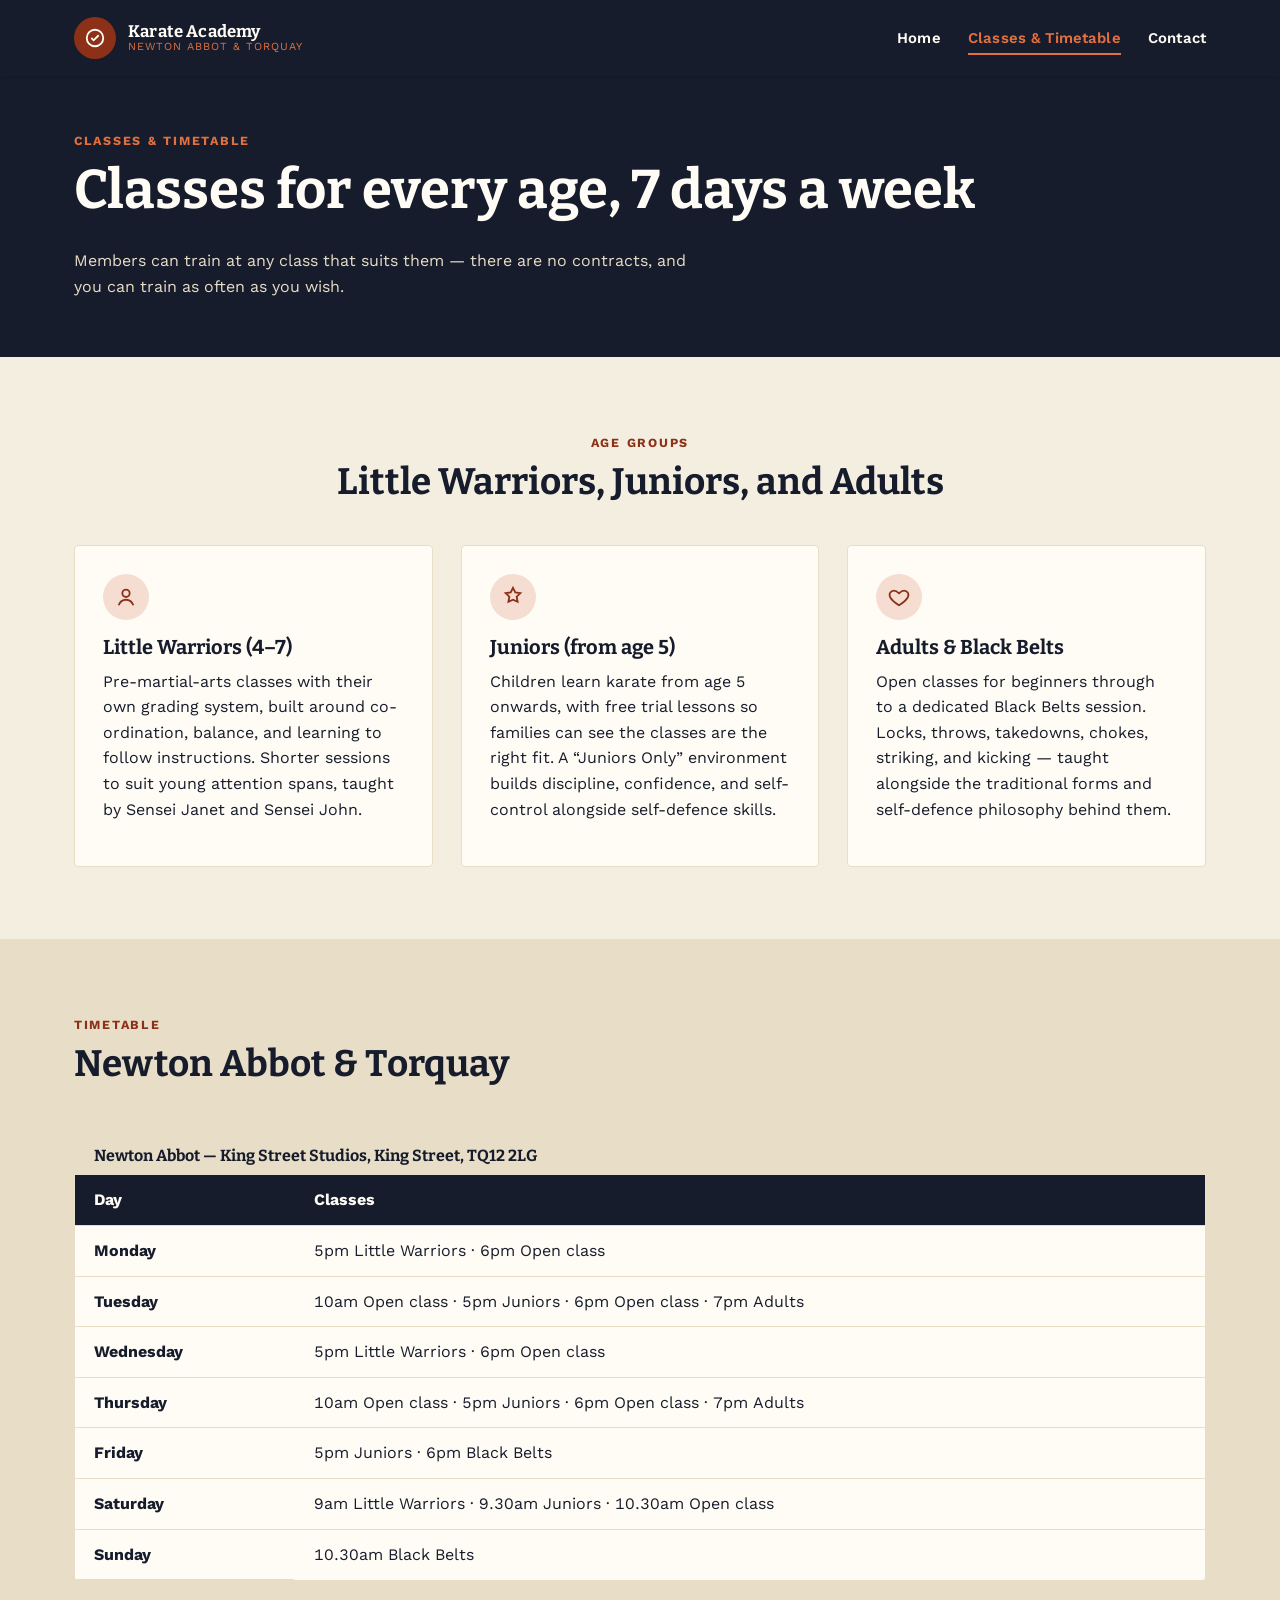
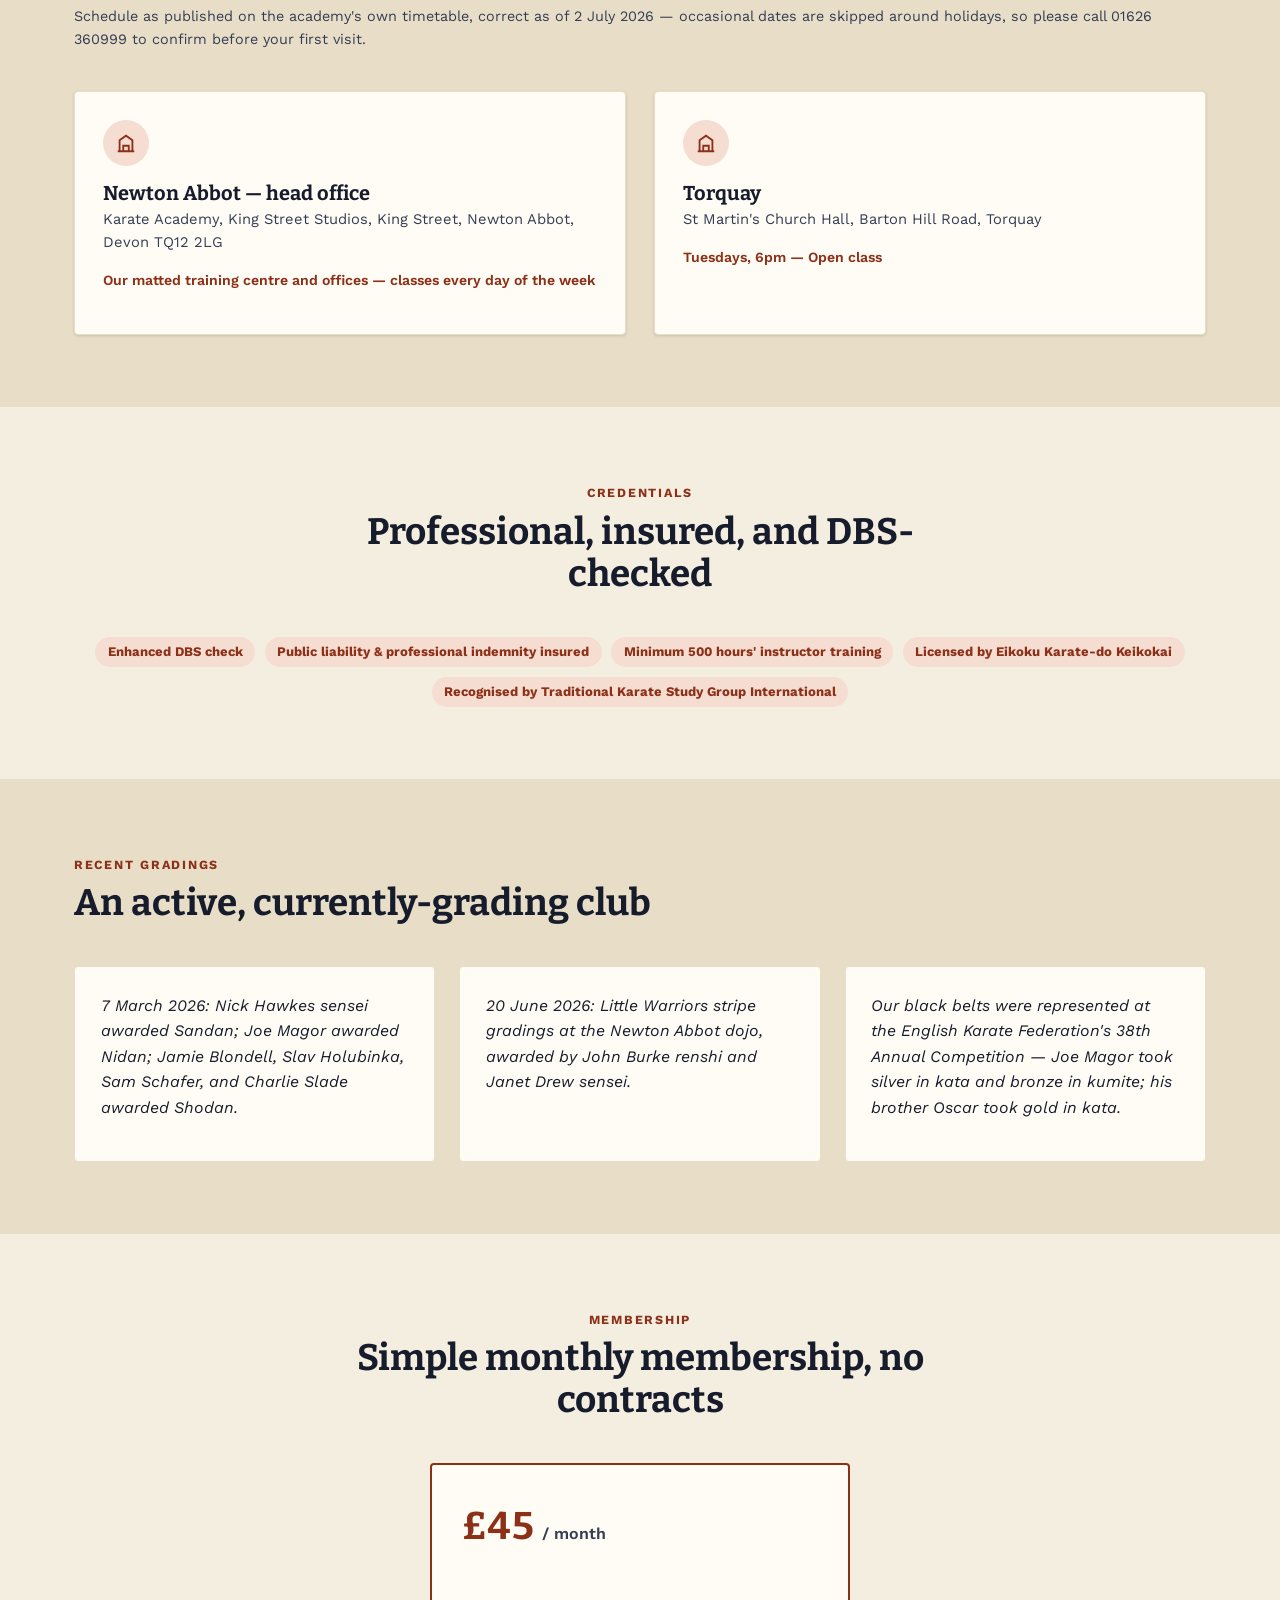
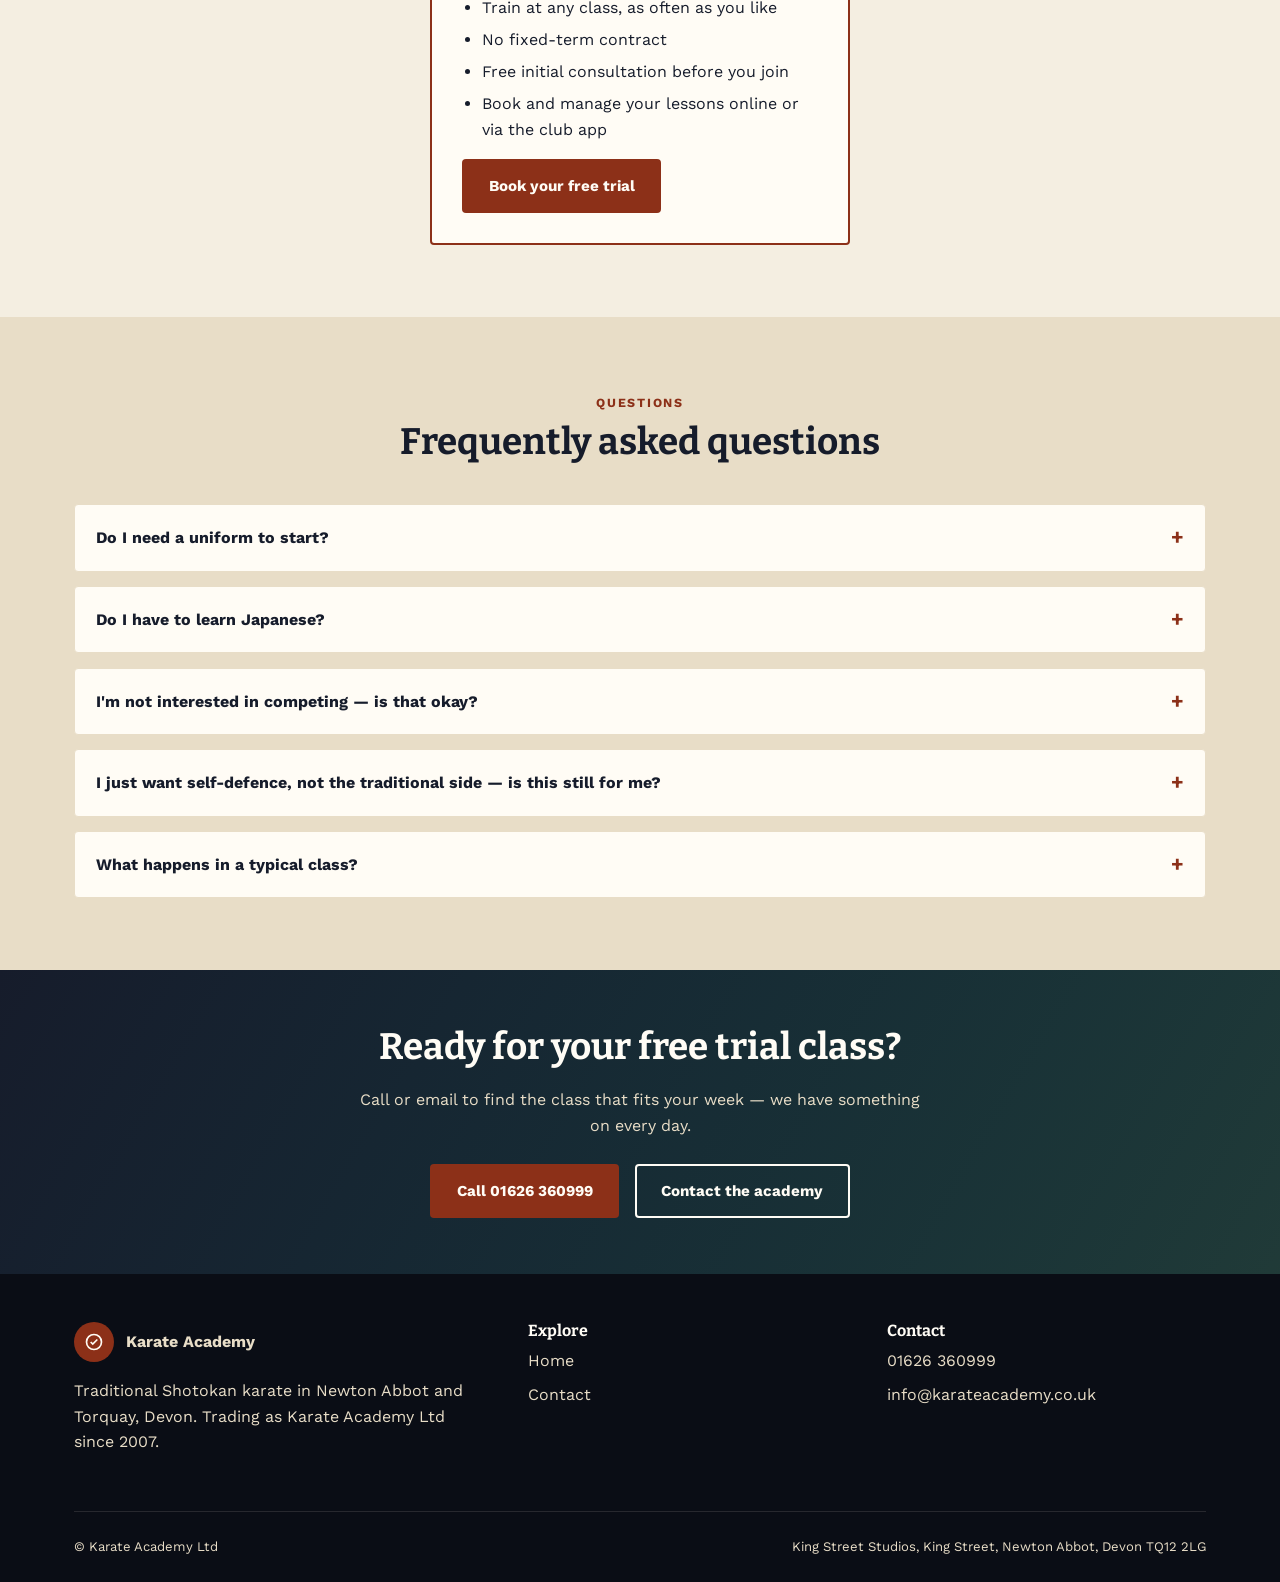
==== classes.html @ 49cc26ce "Build Karate Academy (Newton Abbot & Torquay) demo site Free custom redesign demo for the cold-outre" ====
<!doctype html>
<html lang="en">
<head>
<meta charset="utf-8">
<meta name="viewport" content="width=device-width, initial-scale=1">
<title>Classes &amp; Timetable | Karate Academy, Newton Abbot &amp; Torquay</title>
<meta name="description" content="Karate classes for Little Warriors, Juniors, and Adults, running 7 days a week in Newton Abbot plus Tuesdays in Torquay. Membership from £45/month, no contracts.">
<link rel="preconnect" href="https://fonts.googleapis.com">
<link rel="preconnect" href="https://fonts.gstatic.com" crossorigin>
<link href="https://fonts.googleapis.com/css2?family=Bitter:wght@600;700&family=Work+Sans:wght@400;500;600;700&display=swap" rel="stylesheet">
<link rel="stylesheet" href="assets/css/styles.css">
</head>
<body>

<header class="site-header">
  <div class="container">
    <a class="brand" href="index.html">
      <span class="mark" aria-hidden="true">
        <svg viewBox="0 0 24 24" fill="none" stroke="currentColor" stroke-width="2"><circle cx="12" cy="12" r="9"/><path d="M8 12l2.5 2.5L16 9"/></svg>
      </span>
      <span class="brand-text">
        <span class="line1">Karate Academy</span>
        <span class="line2">Newton Abbot &amp; Torquay</span>
      </span>
    </a>
    <button class="nav-toggle" aria-label="Toggle menu" aria-expanded="false">
      <svg viewBox="0 0 24 24" fill="none" stroke="currentColor" stroke-width="2"><line x1="3" y1="6" x2="21" y2="6"/><line x1="3" y1="12" x2="21" y2="12"/><line x1="3" y1="18" x2="21" y2="18"/></svg>
    </button>
    <nav class="main-nav" aria-label="Primary">
      <ul>
        <li><a href="index.html">Home</a></li>
        <li><a href="classes.html" aria-current="page">Classes &amp; Timetable</a></li>
        <li><a href="contact.html">Contact</a></li>
      </ul>
    </nav>
  </div>
</header>

<main>

  <section class="page-hero">
    <div class="container">
      <span class="eyebrow">Classes &amp; Timetable</span>
      <h1>Classes for every age, 7 days a week</h1>
      <p>Members can train at any class that suits them &mdash; there are no contracts, and you can train as often as you wish.</p>
    </div>
  </section>

  <section class="section">
    <div class="container">
      <div class="section-head center" data-reveal>
        <span class="eyebrow">Age groups</span>
        <h2>Little Warriors, Juniors, and Adults</h2>
      </div>
      <div class="value-grid">
        <div class="value-card" data-reveal>
          <div class="icon" aria-hidden="true">
            <svg width="22" height="22" viewBox="0 0 24 24" fill="none" stroke="currentColor" stroke-width="2"><circle cx="12" cy="8" r="4"/><path d="M4 21c1.5-4 4.5-6 8-6s6.5 2 8 6"/></svg>
          </div>
          <h3>Little Warriors (4&ndash;7)</h3>
          <p>Pre-martial-arts classes with their own grading system, built around co-ordination, balance, and learning to follow instructions. Shorter sessions to suit young attention spans, taught by Sensei Janet and Sensei John.</p>
        </div>
        <div class="value-card" data-reveal>
          <div class="icon" aria-hidden="true">
            <svg width="22" height="22" viewBox="0 0 24 24" fill="none" stroke="currentColor" stroke-width="2"><path d="M12 2l2.5 5 5.5.7-4 4 1 5.5L12 15l-5 2.2 1-5.5-4-4 5.5-.7z"/></svg>
          </div>
          <h3>Juniors (from age 5)</h3>
          <p>Children learn karate from age 5 onwards, with free trial lessons so families can see the classes are the right fit. A &ldquo;Juniors Only&rdquo; environment builds discipline, confidence, and self-control alongside self-defence skills.</p>
        </div>
        <div class="value-card" data-reveal>
          <div class="icon" aria-hidden="true">
            <svg width="22" height="22" viewBox="0 0 24 24" fill="none" stroke="currentColor" stroke-width="2"><path d="M12 21s-7-4.35-9.5-8.5C.5 8.5 3 5 6.5 5c1.9 0 3.4 1 5.5 3 2.1-2 3.6-3 5.5-3 3.5 0 6 3.5 4 7.5C19 16.65 12 21 12 21z"/></svg>
          </div>
          <h3>Adults &amp; Black Belts</h3>
          <p>Open classes for beginners through to a dedicated Black Belts session. Locks, throws, takedowns, chokes, striking, and kicking &mdash; taught alongside the traditional forms and self-defence philosophy behind them.</p>
        </div>
      </div>
    </div>
  </section>

  <section class="section section-alt">
    <div class="container">
      <div class="section-head" data-reveal>
        <span class="eyebrow">Timetable</span>
        <h2>Newton Abbot &amp; Torquay</h2>
      </div>
      <div class="schedule-wrap" data-reveal>
        <table class="schedule">
          <caption>Newton Abbot &mdash; King Street Studios, King Street, TQ12 2LG</caption>
          <thead>
            <tr><th scope="col">Day</th><th scope="col">Classes</th></tr>
          </thead>
          <tbody>
            <tr><th scope="row">Monday</th><td>5pm Little Warriors &middot; 6pm Open class</td></tr>
            <tr><th scope="row">Tuesday</th><td>10am Open class &middot; 5pm Juniors &middot; 6pm Open class &middot; 7pm Adults</td></tr>
            <tr><th scope="row">Wednesday</th><td>5pm Little Warriors &middot; 6pm Open class</td></tr>
            <tr><th scope="row">Thursday</th><td>10am Open class &middot; 5pm Juniors &middot; 6pm Open class &middot; 7pm Adults</td></tr>
            <tr><th scope="row">Friday</th><td>5pm Juniors &middot; 6pm Black Belts</td></tr>
            <tr><th scope="row">Saturday</th><td>9am Little Warriors &middot; 9.30am Juniors &middot; 10.30am Open class</td></tr>
            <tr><th scope="row">Sunday</th><td>10.30am Black Belts</td></tr>
          </tbody>
        </table>
      </div>
      <p style="margin-top:1.5rem; color:var(--text-muted); font-size:0.9rem;">Schedule as published on the academy's own timetable, correct as of 2 July 2026 &mdash; occasional dates are skipped around holidays, so please call 01626 360999 to confirm before your first visit.</p>

      <div class="location-cards" style="margin-top:2.5rem;" data-reveal>
        <div class="location-card">
          <div class="icon" aria-hidden="true">
            <svg width="22" height="22" viewBox="0 0 24 24" fill="none" stroke="currentColor" stroke-width="2"><path d="M3 21h18M5 21V9l7-5 7 5v12M9 21v-6h6v6"/></svg>
          </div>
          <h3>Newton Abbot &mdash; head office</h3>
          <p class="meta">Karate Academy, King Street Studios, King Street, Newton Abbot, Devon TQ12 2LG</p>
          <p class="note">Our matted training centre and offices &mdash; classes every day of the week</p>
        </div>
        <div class="location-card">
          <div class="icon" aria-hidden="true">
            <svg width="22" height="22" viewBox="0 0 24 24" fill="none" stroke="currentColor" stroke-width="2"><path d="M3 21h18M5 21V9l7-5 7 5v12M9 21v-6h6v6"/></svg>
          </div>
          <h3>Torquay</h3>
          <p class="meta">St Martin's Church Hall, Barton Hill Road, Torquay</p>
          <p class="note">Tuesdays, 6pm &mdash; Open class</p>
        </div>
      </div>
    </div>
  </section>

  <section class="section">
    <div class="container">
      <div class="section-head center" data-reveal>
        <span class="eyebrow">Credentials</span>
        <h2>Professional, insured, and DBS-checked</h2>
      </div>
      <div class="badge-row" style="justify-content:center;" data-reveal>
        <span class="badge-chip">Enhanced DBS check</span>
        <span class="badge-chip">Public liability &amp; professional indemnity insured</span>
        <span class="badge-chip">Minimum 500 hours' instructor training</span>
        <span class="badge-chip">Licensed by Eikoku Karate-do Keikokai</span>
        <span class="badge-chip">Recognised by Traditional Karate Study Group International</span>
      </div>
    </div>
  </section>

  <section class="section section-alt">
    <div class="container">
      <div class="section-head" data-reveal>
        <span class="eyebrow">Recent gradings</span>
        <h2>An active, currently-grading club</h2>
      </div>
      <div class="testimonial-grid" data-reveal>
        <div class="testimonial-card">
          <p class="quote">7 March 2026: Nick Hawkes sensei awarded Sandan; Joe Magor awarded Nidan; Jamie Blondell, Slav Holubinka, Sam Schafer, and Charlie Slade awarded Shodan.</p>
        </div>
        <div class="testimonial-card">
          <p class="quote">20 June 2026: Little Warriors stripe gradings at the Newton Abbot dojo, awarded by John Burke renshi and Janet Drew sensei.</p>
        </div>
        <div class="testimonial-card">
          <p class="quote">Our black belts were represented at the English Karate Federation's 38th Annual Competition &mdash; Joe Magor took silver in kata and bronze in kumite; his brother Oscar took gold in kata.</p>
        </div>
      </div>
    </div>
  </section>

  <section class="section">
    <div class="container">
      <div class="section-head center" data-reveal>
        <span class="eyebrow">Membership</span>
        <h2>Simple monthly membership, no contracts</h2>
      </div>
      <div class="price-card" style="margin-inline:auto;" data-reveal>
        <p class="amount">&pound;45 <span>/ month</span></p>
        <ul>
          <li>Train at any class, as often as you like</li>
          <li>No fixed-term contract</li>
          <li>Free initial consultation before you join</li>
          <li>Book and manage your lessons online or via the club app</li>
        </ul>
        <a class="btn btn-shu" href="contact.html">Book your free trial</a>
      </div>
    </div>
  </section>

  <section class="section section-alt">
    <div class="container">
      <div class="section-head center" data-reveal>
        <span class="eyebrow">Questions</span>
        <h2>Frequently asked questions</h2>
      </div>
      <div class="faq-list" data-reveal>
        <details>
          <summary>Do I need a uniform to start?</summary>
          <p>No &mdash; you can start in a tracksuit or t-shirt and joggers. A student gi costs less than &pound;25 when you do want one.</p>
        </details>
        <details>
          <summary>Do I have to learn Japanese?</summary>
          <p>No. As a traditional art we use some Japanese terminology, usually with an English translation, and it becomes familiar over time.</p>
        </details>
        <details>
          <summary>I'm not interested in competing &mdash; is that okay?</summary>
          <p>Yes. Competing is entirely optional; we offer classes for students who want to compete, but plenty of members never do.</p>
        </details>
        <details>
          <summary>I just want self-defence, not the traditional side &mdash; is this still for me?</summary>
          <p>Come and try us out. Regular training builds the body and mind to use techniques when it really matters, rather than relying on a two-hour quick-fix course.</p>
        </details>
        <details>
          <summary>What happens in a typical class?</summary>
          <p>A brief warm-up, followed by basic techniques or combinations, work on pads and with fellow students, and practice of set forms (kata) that help commit self-defence techniques to memory.</p>
        </details>
      </div>
    </div>
  </section>

  <section class="cta-banner">
    <div class="container">
      <h2>Ready for your free trial class?</h2>
      <p>Call or email to find the class that fits your week &mdash; we have something on every day.</p>
      <div class="hero-actions">
        <a class="btn btn-shu" href="tel:01626360999">Call 01626 360999</a>
        <a class="btn btn-outline" href="contact.html">Contact the academy</a>
      </div>
    </div>
  </section>

</main>

<footer class="site-footer">
  <div class="container">
    <div class="footer-grid">
      <div>
        <div class="footer-badge">
          <span class="mark" aria-hidden="true">
            <svg viewBox="0 0 24 24" fill="none" stroke="currentColor" stroke-width="2"><circle cx="12" cy="12" r="9"/><path d="M8 12l2.5 2.5L16 9"/></svg>
          </span>
          <strong>Karate Academy</strong>
        </div>
        <p>Traditional Shotokan karate in Newton Abbot and Torquay, Devon. Trading as Karate Academy Ltd since 2007.</p>
      </div>
      <div>
        <h4>Explore</h4>
        <ul>
          <li><a href="index.html">Home</a></li>
          <li><a href="contact.html">Contact</a></li>
        </ul>
      </div>
      <div>
        <h4>Contact</h4>
        <ul>
          <li><a href="tel:01626360999">01626 360999</a></li>
          <li><a href="mailto:info@karateacademy.co.uk">info@karateacademy.co.uk</a></li>
        </ul>
      </div>
    </div>
    <div class="footer-bottom">
      <span>&copy; Karate Academy Ltd</span>
      <span>King Street Studios, King Street, Newton Abbot, Devon TQ12 2LG</span>
    </div>
  </div>
</footer>

<script src="assets/js/main.js"></script>
</body>
</html>
---- assets/css/styles.css ----
/* Karate Academy (Newton Abbot & Torquay) — shared stylesheet */
@import url("tokens.css");

@view-transition {
  navigation: auto;
}

*, *::before, *::after { box-sizing: border-box; }
html { scroll-behavior: smooth; }
@media (prefers-reduced-motion: reduce) {
  html { scroll-behavior: auto; }
}

body {
  margin: 0;
  background: var(--bg);
  color: var(--text);
  font-family: var(--font-body);
  line-height: 1.6;
  -webkit-font-smoothing: antialiased;
  /* Inherited so any long unbroken string (email address, URL) can't push
     out of its box anywhere on the site, not just where first spotted. */
  overflow-wrap: anywhere;
}

img { max-width: 100%; display: block; }
a { color: inherit; }

h1, h2, h3, h4 {
  font-family: var(--font-display);
  color: var(--color-tide);
  line-height: 1.15;
  margin: 0 0 0.5em;
  font-weight: 700;
}

h1 { font-size: clamp(2.1rem, 5vw, 3.4rem); }
h2 { font-size: clamp(1.6rem, 3.4vw, 2.3rem); }
h3 { font-size: 1.25rem; }

p { margin: 0 0 1em; }

.eyebrow {
  display: inline-block;
  font-family: var(--font-body);
  font-size: 0.78rem;
  font-weight: 700;
  letter-spacing: 0.14em;
  text-transform: uppercase;
  color: var(--color-shu-deep);
  margin-bottom: 0.6em;
}
/* --color-shu-deep is only text-safe on the light sand background (~5.6:1).
   On dark ink sections it drops well below AA -- swap to the brighter
   vermillion, which clears AA against --color-tide. */
.hero .eyebrow,
.section-ink .eyebrow,
.cta-banner .eyebrow,
.page-hero .eyebrow {
  color: var(--color-shu-bright);
}

.container {
  width: 100%;
  max-width: var(--max-width);
  margin: 0 auto;
  padding: 0 1.5rem;
}

.visually-hidden {
  position: absolute;
  width: 1px; height: 1px;
  overflow: hidden;
  clip: rect(0 0 0 0);
  white-space: nowrap;
}

/* ---------- Buttons ---------- */
.btn {
  display: inline-flex;
  align-items: center;
  gap: 0.5em;
  padding: 0.85em 1.6em;
  border-radius: var(--radius);
  font-weight: 700;
  font-size: 0.95rem;
  text-decoration: none;
  border: 2px solid transparent;
  cursor: pointer;
  transition: background-color 0.2s ease, color 0.2s ease, border-color 0.2s ease;
}

.btn-shu {
  background: var(--color-shu-deep);
  color: var(--color-sand-white);
}
.btn-shu:hover { background: var(--accent-hover); }

.btn-outline {
  background: transparent;
  border-color: var(--color-sand-white);
  color: var(--color-sand-white);
}
.btn-outline:hover {
  background: var(--color-sand-white);
  color: var(--color-tide);
}

.btn-outline-ink {
  background: transparent;
  border-color: var(--color-tide);
  color: var(--color-tide);
}
.btn-outline-ink:hover {
  background: var(--color-tide);
  color: var(--color-sand-white);
}

/* ---------- Header / Nav ---------- */
.site-header {
  position: sticky;
  top: 0;
  z-index: 40;
  background: var(--color-tide);
  color: var(--color-sand-white);
  box-shadow: var(--shadow-sm);
}

.site-header .container {
  display: flex;
  align-items: center;
  justify-content: space-between;
  min-height: 76px;
  gap: 1.5rem;
}

.brand {
  display: flex;
  align-items: center;
  gap: 0.75rem;
  text-decoration: none;
  color: var(--color-sand-white);
  min-width: 0;
}
.brand .mark {
  flex-shrink: 0;
  width: 42px;
  height: 42px;
  border-radius: 50%;
  background: var(--color-shu-deep);
  color: var(--color-sand-white);
  display: flex;
  align-items: center;
  justify-content: center;
}
.brand .mark svg { width: 22px; height: 22px; }
.brand-text {
  font-family: var(--font-display);
  line-height: 1.15;
  min-width: 0;
}
.brand-text .line1 {
  display: block;
  font-size: 1.05rem;
  font-weight: 700;
  letter-spacing: 0.01em;
}
.brand-text .line2 {
  display: block;
  font-family: var(--font-body);
  font-size: 0.68rem;
  letter-spacing: 0.09em;
  text-transform: uppercase;
  color: var(--color-shu-bright);
}

.nav-toggle {
  display: none;
  background: none;
  border: 1px solid rgba(244, 238, 225, 0.4);
  border-radius: var(--radius);
  color: var(--color-sand-white);
  width: 44px;
  height: 44px;
  align-items: center;
  justify-content: center;
  cursor: pointer;
  flex-shrink: 0;
}
.nav-toggle svg { width: 22px; height: 22px; }

.main-nav ul {
  display: flex;
  gap: 1.7rem;
  list-style: none;
  margin: 0;
  padding: 0;
}
.main-nav a {
  text-decoration: none;
  font-size: 0.93rem;
  font-weight: 600;
  letter-spacing: 0.01em;
  padding: 0.4em 0;
  border-bottom: 2px solid transparent;
  transition: border-color 0.2s ease, color 0.2s ease;
  white-space: nowrap;
}
.main-nav a:hover,
.main-nav a[aria-current="page"] {
  border-color: var(--color-shu-bright);
  color: var(--color-shu-bright);
}

@media (max-width: 860px) {
  .nav-toggle { display: inline-flex; }
  .main-nav {
    position: absolute;
    top: 76px;
    left: 0;
    right: 0;
    background: var(--color-tide);
    max-height: 0;
    overflow: hidden;
    transition: max-height 0.28s ease;
  }
  .main-nav ul {
    flex-direction: column;
    gap: 0;
    padding: 0.5rem 1.5rem 1.25rem;
  }
  .main-nav a { display: block; padding: 0.75em 0; }
  .site-header.nav-open .main-nav { max-height: 420px; }
}

/* ---------- Hero ---------- */
.hero {
  background: var(--color-tide);
  color: var(--color-sand-white);
  position: relative;
  overflow: clip;
}
.hero h1 { color: var(--color-sand-white); }
.hero::after {
  content: "";
  position: absolute;
  inset: 0;
  background: linear-gradient(in oklch 120deg, var(--color-tide) 10%, var(--color-tide-deep) 90%);
  opacity: 0.5;
  pointer-events: none;
}
.hero .container {
  position: relative;
  display: grid;
  grid-template-columns: 1.15fr 0.85fr;
  gap: 3rem;
  align-items: center;
  padding-top: 4.5rem;
  padding-bottom: 4.5rem;
}
.hero-copy p.lede {
  font-size: 1.15rem;
  color: var(--color-sand-deep);
  max-width: 48ch;
}
.hero-actions {
  display: flex;
  flex-wrap: wrap;
  gap: 1rem;
  margin-top: 1.6rem;
}
.hero-media { position: relative; }
.hero-media img {
  border-radius: var(--radius);
  box-shadow: var(--shadow-md);
  aspect-ratio: 1793 / 1200;
  height: auto;
  width: 100%;
  object-fit: cover;
  border: 4px solid var(--color-shu-deep);
}
.hero-media figcaption {
  text-align: center;
  margin-top: 0.75rem;
  font-size: 0.85rem;
  color: var(--color-sand-deep);
}

@media (max-width: 860px) {
  .hero .container { grid-template-columns: 1fr; text-align: left; padding-top: 2.5rem; padding-bottom: 2.5rem; }
  .hero-media { order: -1; }
}

/* Page hero (non-home pages) — smaller banner */
.page-hero {
  background: var(--color-tide);
  color: var(--color-sand-white);
  padding: 3.2rem 0 2.6rem;
}
.page-hero h1 { color: var(--color-sand-white); }
.page-hero p { color: var(--color-sand-deep); max-width: 62ch; }

/* ---------- Quick facts strip ---------- */
.quick-facts {
  background: var(--color-shu-pale);
  border-top: 1px solid var(--color-sand-deep);
  border-bottom: 1px solid var(--color-sand-deep);
}
.quick-facts .container {
  display: grid;
  grid-template-columns: repeat(4, 1fr);
  gap: 1.5rem;
  padding-top: 1.8rem;
  padding-bottom: 1.8rem;
}
.quick-fact { text-align: center; min-width: 0; }
.quick-fact .num {
  display: block;
  font-family: var(--font-display);
  font-size: 1.6rem;
  color: var(--color-tide);
  font-weight: 700;
}
.quick-fact .label {
  font-size: 0.83rem;
  color: var(--text-muted);
}
@media (max-width: 720px) {
  .quick-facts .container { grid-template-columns: repeat(2, 1fr); }
}

/* ---------- Sections ---------- */
.section { padding: 4.5rem 0; }
.section-alt { background: var(--color-sand-deep); }
.section-ink {
  background: var(--color-tide);
  color: var(--color-sand-deep);
}
.section-ink h2, .section-ink h3 { color: var(--color-sand-white); }

.section-head { max-width: 62ch; margin-bottom: 2.6rem; }
.section-head.center { margin-inline: auto; text-align: center; }

/* ---------- Value props ---------- */
.value-grid {
  display: grid;
  grid-template-columns: repeat(auto-fit, minmax(230px, 1fr));
  gap: 1.75rem;
}
.value-card {
  background: var(--surface);
  border: 1px solid var(--color-sand-deep);
  border-radius: var(--radius);
  padding: 1.75rem;
  min-width: 0;
}
.value-card .icon {
  width: 46px; height: 46px;
  border-radius: 50%;
  background: var(--color-shu-pale);
  color: var(--color-shu-deep);
  display: flex; align-items: center; justify-content: center;
  margin-bottom: 1rem;
}

/* ---------- Location cards ----------
 * No verified own-asset photo exists of either venue building, so this is
 * deliberately text-only (icon + copy) rather than forcing an unrelated
 * photo in -- see AGENTS.md step 5's image/content-match rule.
 */
.location-cards {
  display: grid;
  grid-template-columns: repeat(auto-fit, minmax(280px, 1fr));
  gap: 1.75rem;
}
.location-card {
  background: var(--surface);
  border-radius: var(--radius);
  box-shadow: var(--shadow-sm);
  border: 1px solid var(--color-sand-deep);
  padding: 1.75rem;
  min-width: 0;
}
.location-card .icon {
  width: 46px; height: 46px;
  border-radius: 50%;
  background: var(--color-shu-pale);
  color: var(--color-shu-deep);
  display: flex; align-items: center; justify-content: center;
  margin-bottom: 1rem;
}
.location-card h3 { margin-bottom: 0.15rem; }
.location-card .meta { color: var(--text-muted); font-size: 0.92rem; overflow-wrap: anywhere; }
.location-card .note { font-size: 0.88rem; color: var(--color-shu-deep); font-weight: 600; }

/* ---------- Schedule table ---------- */
.schedule-wrap {
  overflow-x: auto;
  scrollbar-width: thin;
  scrollbar-color: var(--color-shu-deep) transparent;
  border-radius: var(--radius);
  border: 1px solid var(--color-sand-deep);
}
table.schedule {
  width: 100%;
  border-collapse: collapse;
  min-width: 520px;
  background: var(--surface);
}
table.schedule caption {
  text-align: left;
  font-weight: 700;
  padding: 1rem 1.2rem 0.4rem;
  font-family: var(--font-display);
}
table.schedule th, table.schedule td {
  padding: 0.75rem 1.2rem;
  text-align: left;
  border-bottom: 1px solid var(--color-sand-deep);
  font-variant-numeric: tabular-nums;
  vertical-align: top;
}
table.schedule thead th {
  background: var(--color-tide);
  color: var(--color-sand-white);
  font-weight: 700;
}
table.schedule tbody tr:last-child td { border-bottom: none; }

/* ---------- Instructor / bio block ---------- */
.chief-instructor {
  display: grid;
  grid-template-columns: 0.8fr 1.2fr;
  gap: 2.5rem;
  align-items: start;
}
.chief-instructor img {
  border-radius: var(--radius);
  aspect-ratio: 1793/1200;
  height: auto;
  width: 100%;
  object-fit: cover;
  box-shadow: var(--shadow-md);
}
@media (max-width: 780px) {
  .chief-instructor { grid-template-columns: 1fr; }
  .chief-instructor img { max-width: 420px; margin-inline: auto; }
}

/* ---------- Credential badges ---------- */
.badge-row { display: flex; flex-wrap: wrap; gap: 0.6rem; margin: 1.1rem 0 0; }
.badge-chip {
  display: inline-flex;
  align-items: center;
  font-size: 0.82rem;
  font-weight: 700;
  color: var(--color-shu-deep);
  background: var(--color-shu-pale);
  border-radius: 999px;
  padding: 0.35em 0.95em;
}
.section-ink .badge-chip {
  color: var(--color-tide);
  background: var(--color-sand-white);
}

/* ---------- Testimonials ---------- */
.testimonial-grid {
  display: grid;
  grid-template-columns: repeat(auto-fit, minmax(260px, 1fr));
  gap: 1.5rem;
}
.testimonial-card {
  background: var(--surface);
  border: 1px solid var(--color-sand-deep);
  border-radius: var(--radius);
  padding: 1.6rem;
  min-width: 0;
}
.testimonial-card p.quote {
  font-style: italic;
  margin-bottom: 0.9rem;
}
.testimonial-card .attribution {
  font-size: 0.85rem;
  font-weight: 700;
  color: var(--text-muted);
}

/* ---------- Gallery + lightbox ----------
 * CSS-columns masonry: source photos mix landscape and near-square framing,
 * and forcing one shared aspect-ratio would crop into faces. Columns let
 * each tile keep its native ratio at full frame, per AGENTS.md's masonry
 * guidance (columns: rather than native CSS grid masonry).
 */
.gallery {
  columns: 3 240px;
  column-gap: 1.1rem;
}
.gallery button {
  all: unset;
  display: block;
  cursor: pointer;
  border-radius: var(--radius);
  overflow: hidden;
  position: relative;
  width: 100%;
  break-inside: avoid;
  margin-bottom: 1.1rem;
}
.gallery img {
  height: auto;
  width: 100%;
  display: block;
  transition: transform 0.35s ease;
}
.gallery button:hover img { transform: scale(1.05); }
.gallery button:focus-visible { outline: 3px solid var(--color-shu-bright); outline-offset: 2px; }

dialog.lightbox {
  border: none;
  padding: 0;
  background: transparent;
  max-width: min(90vw, 900px);
  max-height: 90vh;
}
dialog.lightbox::backdrop { background: rgba(10, 13, 21, 0.85); }
dialog.lightbox img {
  width: 100%;
  height: auto;
  border-radius: var(--radius);
  display: block;
}
dialog.lightbox figcaption {
  color: var(--color-sand-white);
  text-align: center;
  padding: 0.75rem 0.5rem 0;
  font-size: 0.9rem;
}
dialog.lightbox .close-btn {
  position: absolute;
  top: -14px; right: -14px;
  width: 36px; height: 36px;
  border-radius: 50%;
  background: var(--color-shu-deep);
  color: var(--color-sand-white);
  border: none;
  font-size: 1.1rem;
  cursor: pointer;
  box-shadow: var(--shadow-sm);
}
html:has(dialog[open]) { overflow: hidden; }

/* ---------- FAQ (details/summary) ---------- */
.faq-list { display: grid; gap: 0.9rem; }
.faq-list details {
  background: var(--surface);
  border: 1px solid var(--color-sand-deep);
  border-radius: var(--radius);
  padding: 1rem 1.3rem;
}
.faq-list summary {
  cursor: pointer;
  font-weight: 700;
  list-style: none;
  display: flex;
  justify-content: space-between;
  align-items: center;
  gap: 1rem;
}
.faq-list summary::-webkit-details-marker { display: none; }
.faq-list summary::after {
  content: "+";
  font-size: 1.3rem;
  color: var(--color-shu-deep);
  flex-shrink: 0;
}
.faq-list details[open] summary::after { content: "\2212"; }
.faq-list p { margin: 0.8rem 0 0; color: var(--text-muted); }

/* ---------- Pricing / membership callout ---------- */
.price-card {
  background: var(--surface);
  border: 2px solid var(--color-shu-deep);
  border-radius: var(--radius);
  padding: 1.9rem;
  max-width: 420px;
}
.price-card .amount {
  font-family: var(--font-display);
  font-size: 2.4rem;
  font-weight: 700;
  color: var(--color-shu-deep);
  font-variant-numeric: tabular-nums;
}
.price-card .amount span { font-size: 1rem; font-family: var(--font-body); font-weight: 600; color: var(--text-muted); }
.price-card ul { margin: 1rem 0; padding-left: 1.2rem; }
.price-card li { margin-bottom: 0.4rem; }

/* ---------- CTA banner ---------- */
.cta-banner {
  background: linear-gradient(in oklch 120deg, var(--color-tide), var(--color-jade-deep) 130%);
  color: var(--color-sand-white);
  text-align: center;
  padding: 3.5rem 0;
}
.cta-banner h2 { color: var(--color-sand-white); }
.cta-banner p { color: var(--color-sand-deep); max-width: 56ch; margin-inline: auto; }
.cta-banner .hero-actions { justify-content: center; }

/* ---------- Contact page ---------- */
.contact-grid {
  display: grid;
  grid-template-columns: 1fr 1fr;
  gap: 2.5rem;
  align-items: start;
}
@media (max-width: 820px) {
  .contact-grid { grid-template-columns: 1fr; }
}
.info-card {
  background: var(--surface);
  border: 1px solid var(--color-sand-deep);
  border-radius: var(--radius);
  padding: 1.9rem;
  min-width: 0;
}
.info-card dl {
  display: grid;
  grid-template-columns: auto 1fr;
  gap: 0.6rem 1rem;
  margin: 0;
}
.info-card dt {
  font-weight: 700;
  color: var(--text-muted);
  font-size: 0.85rem;
  text-transform: uppercase;
  letter-spacing: 0.04em;
  white-space: nowrap;
}
.info-card dd {
  margin: 0;
  min-width: 0;
  overflow-wrap: anywhere;
}
.info-card dd a { color: var(--color-shu-deep); font-weight: 700; text-decoration: none; }
.info-card dd a:hover { text-decoration: underline; }

.booking-list { display: grid; gap: 0.9rem; margin-top: 1rem; }
.booking-item {
  display: flex;
  align-items: center;
  gap: 0.9rem;
  background: var(--surface);
  border: 1px solid var(--color-sand-deep);
  border-radius: var(--radius);
  padding: 1rem 1.2rem;
  min-width: 0;
}
.booking-item .icon {
  flex-shrink: 0;
  width: 38px; height: 38px;
  border-radius: 50%;
  background: var(--color-shu-pale);
  color: var(--color-shu-deep);
  display: flex; align-items: center; justify-content: center;
}
.booking-item .text { min-width: 0; overflow-wrap: anywhere; }
.booking-item .text a { color: var(--color-shu-deep); font-weight: 700; text-decoration: none; }
.booking-item .text a:hover { text-decoration: underline; }

/* ---------- Footer ---------- */
.site-footer {
  background: var(--color-tide-deep);
  color: var(--color-sand-deep);
  padding: 3rem 0 1.6rem;
}
.footer-grid {
  display: grid;
  grid-template-columns: 1.3fr 1fr 1fr;
  gap: 2.5rem;
}
.footer-grid h4 { color: var(--color-sand-white); font-size: 1rem; }
.footer-grid ul { list-style: none; margin: 0; padding: 0; }
.footer-grid li { margin-bottom: 0.5rem; overflow-wrap: anywhere; }
.footer-grid a { text-decoration: none; }
.footer-grid a:hover { color: var(--color-shu-bright); }
.footer-badge { display: flex; align-items: center; gap: 0.75rem; margin-bottom: 1rem; }
.footer-badge .mark {
  width: 40px; height: 40px;
  border-radius: 50%;
  background: var(--color-shu-deep);
  color: var(--color-sand-white);
  display: flex; align-items: center; justify-content: center;
  flex-shrink: 0;
}
.footer-badge .mark svg { width: 20px; height: 20px; }
.footer-bottom {
  margin-top: 2.5rem;
  padding-top: 1.5rem;
  border-top: 1px solid rgba(244, 238, 225, 0.12);
  font-size: 0.82rem;
  display: flex;
  justify-content: space-between;
  flex-wrap: wrap;
  gap: 0.5rem;
}
@media (max-width: 720px) {
  .footer-grid { grid-template-columns: 1fr; }
}

/* ---------- Scroll reveal ---------- */
[data-reveal] {
  opacity: 0;
  transform: translateY(18px);
  transition: opacity 0.6s ease, transform 0.6s ease;
}
[data-reveal].is-visible { opacity: 1; transform: none; }
@media (prefers-reduced-motion: reduce) {
  [data-reveal] { opacity: 1; transform: none; transition: none; }
}

/* ---------- Utility ---------- */
.text-center { text-align: center; }
.mt-0 { margin-top: 0; }
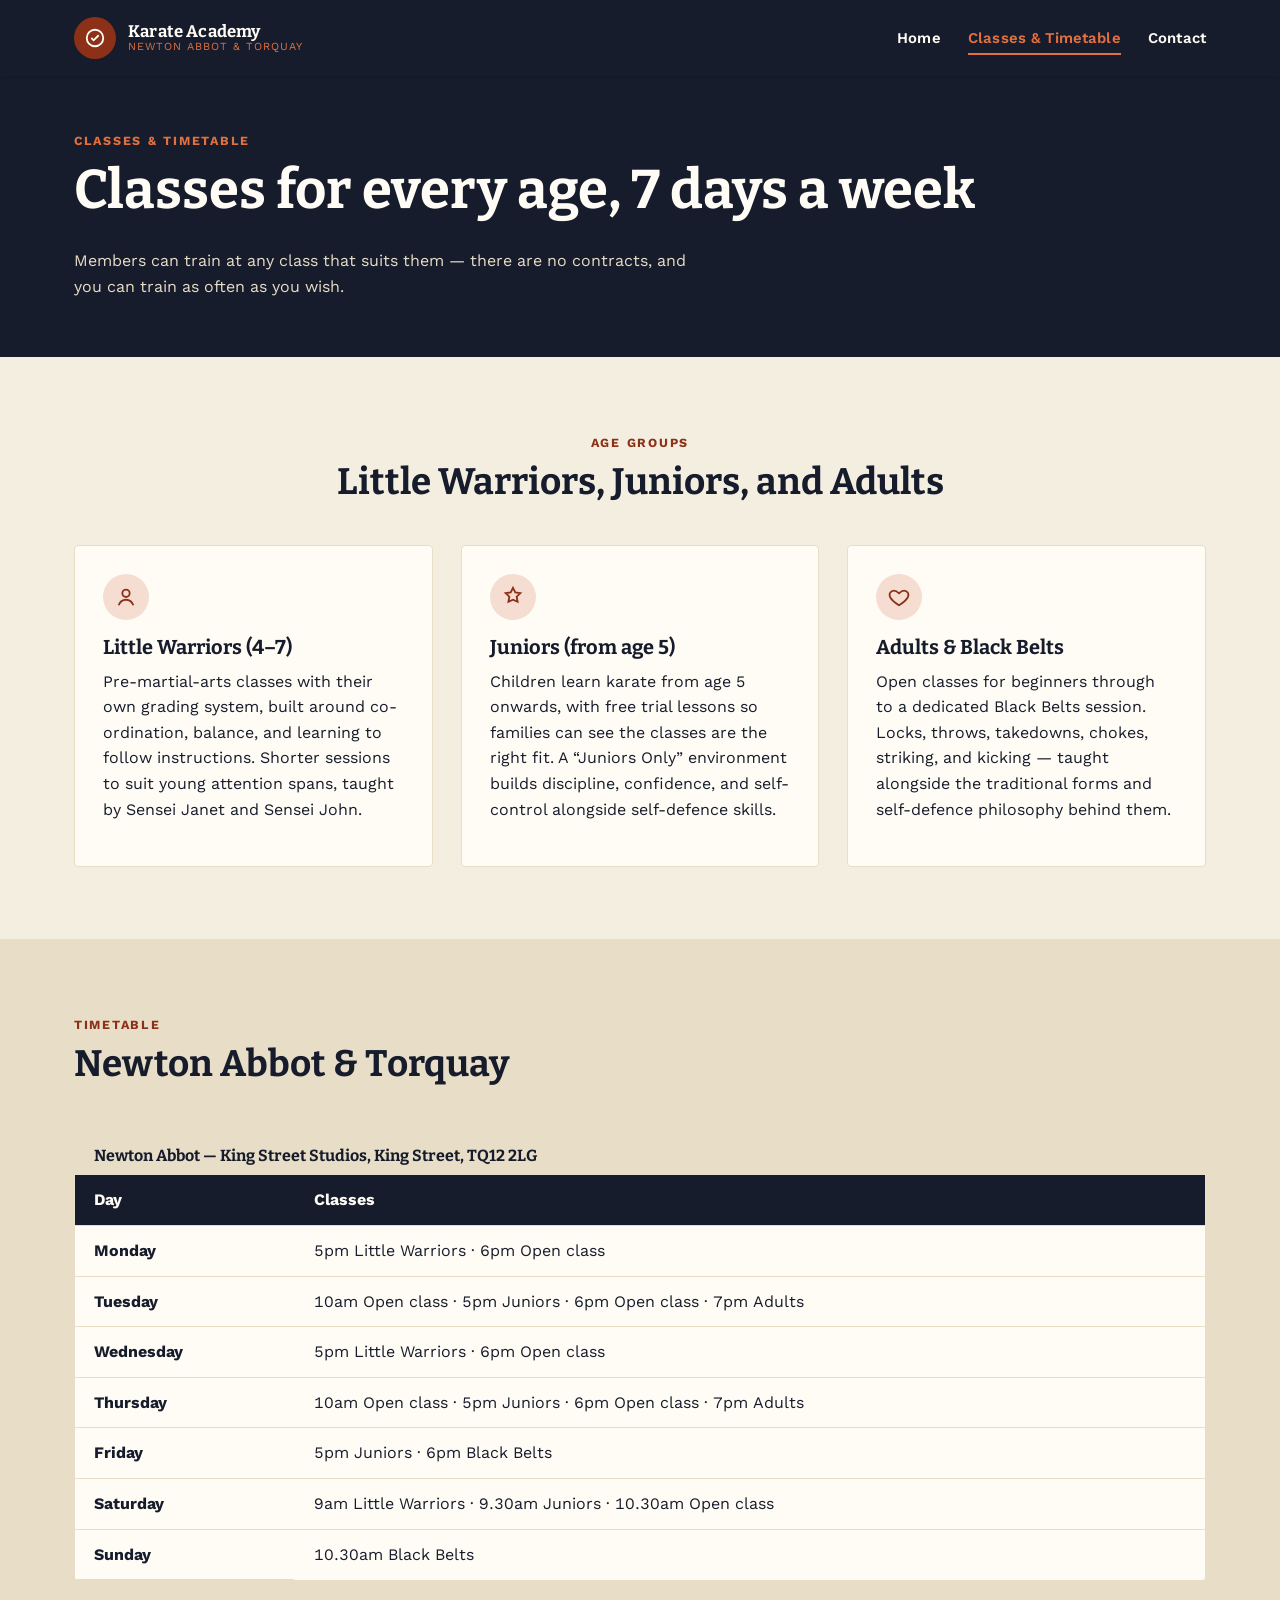
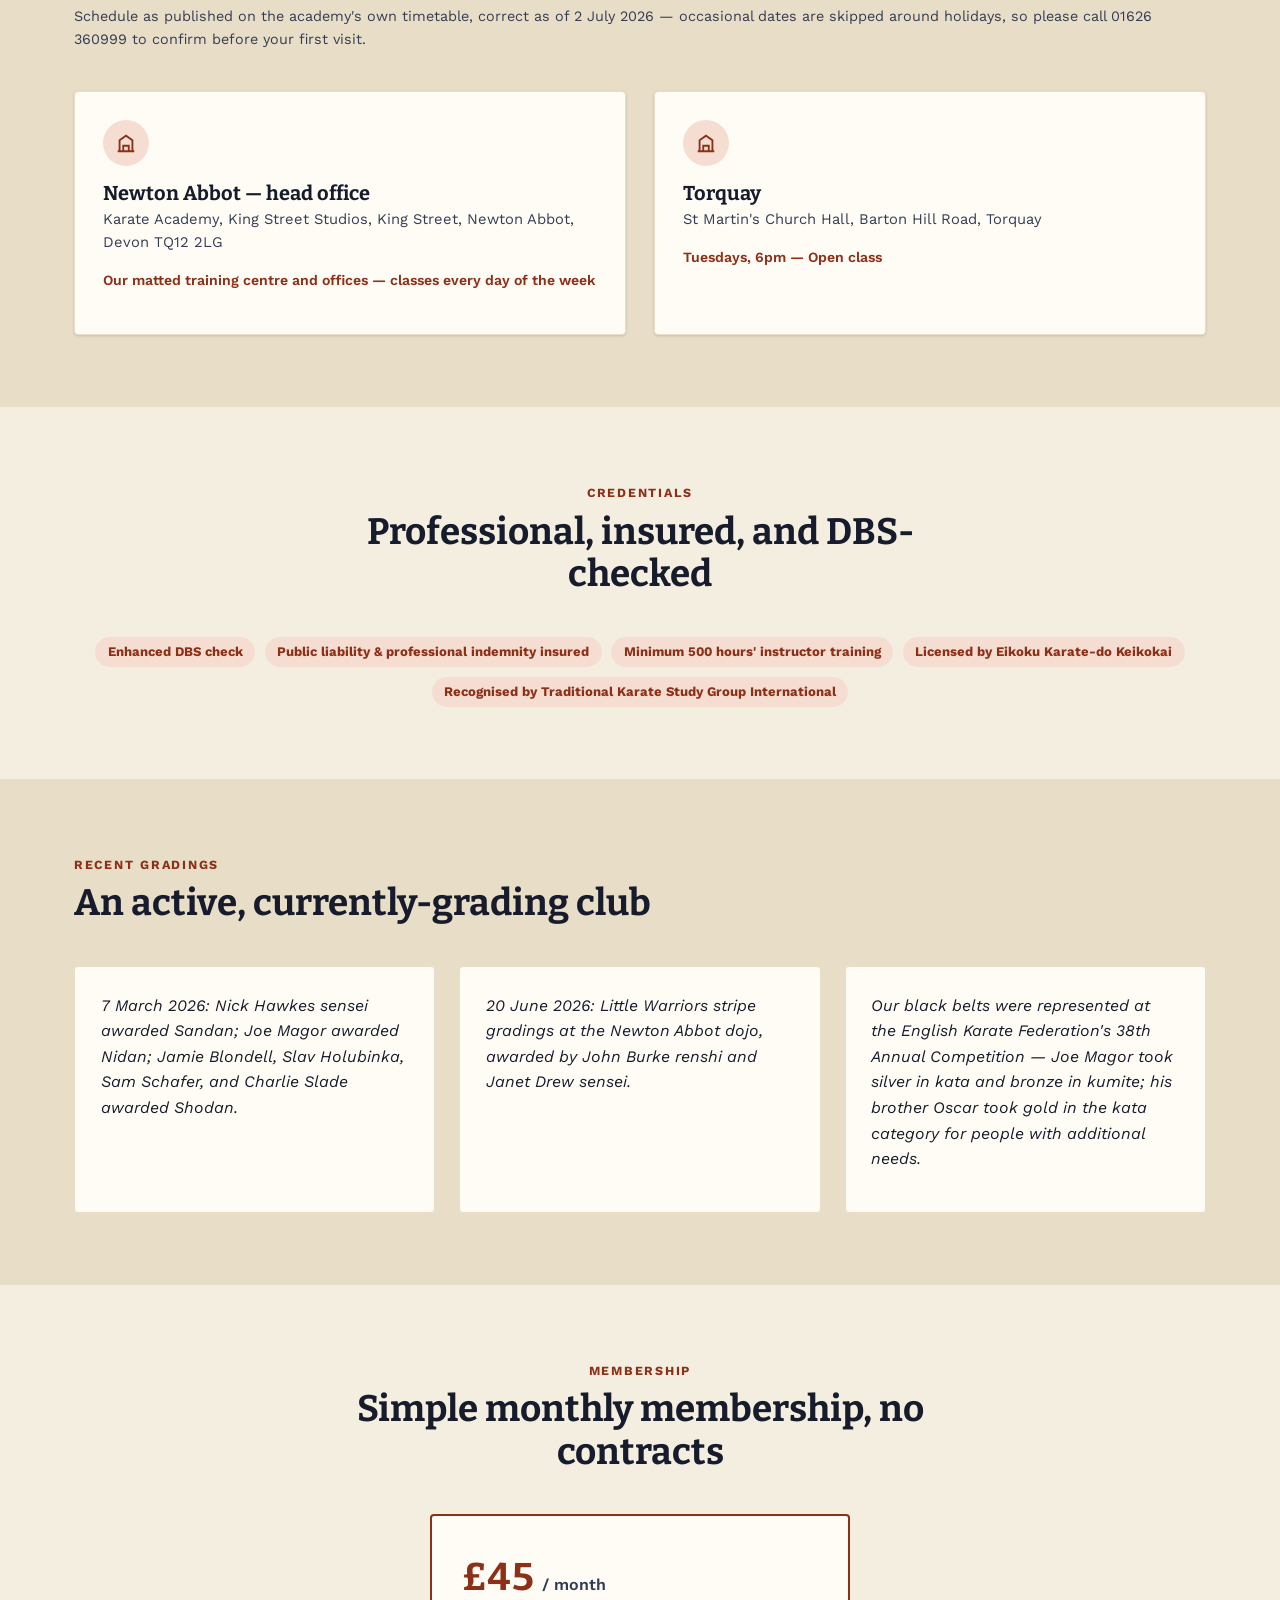
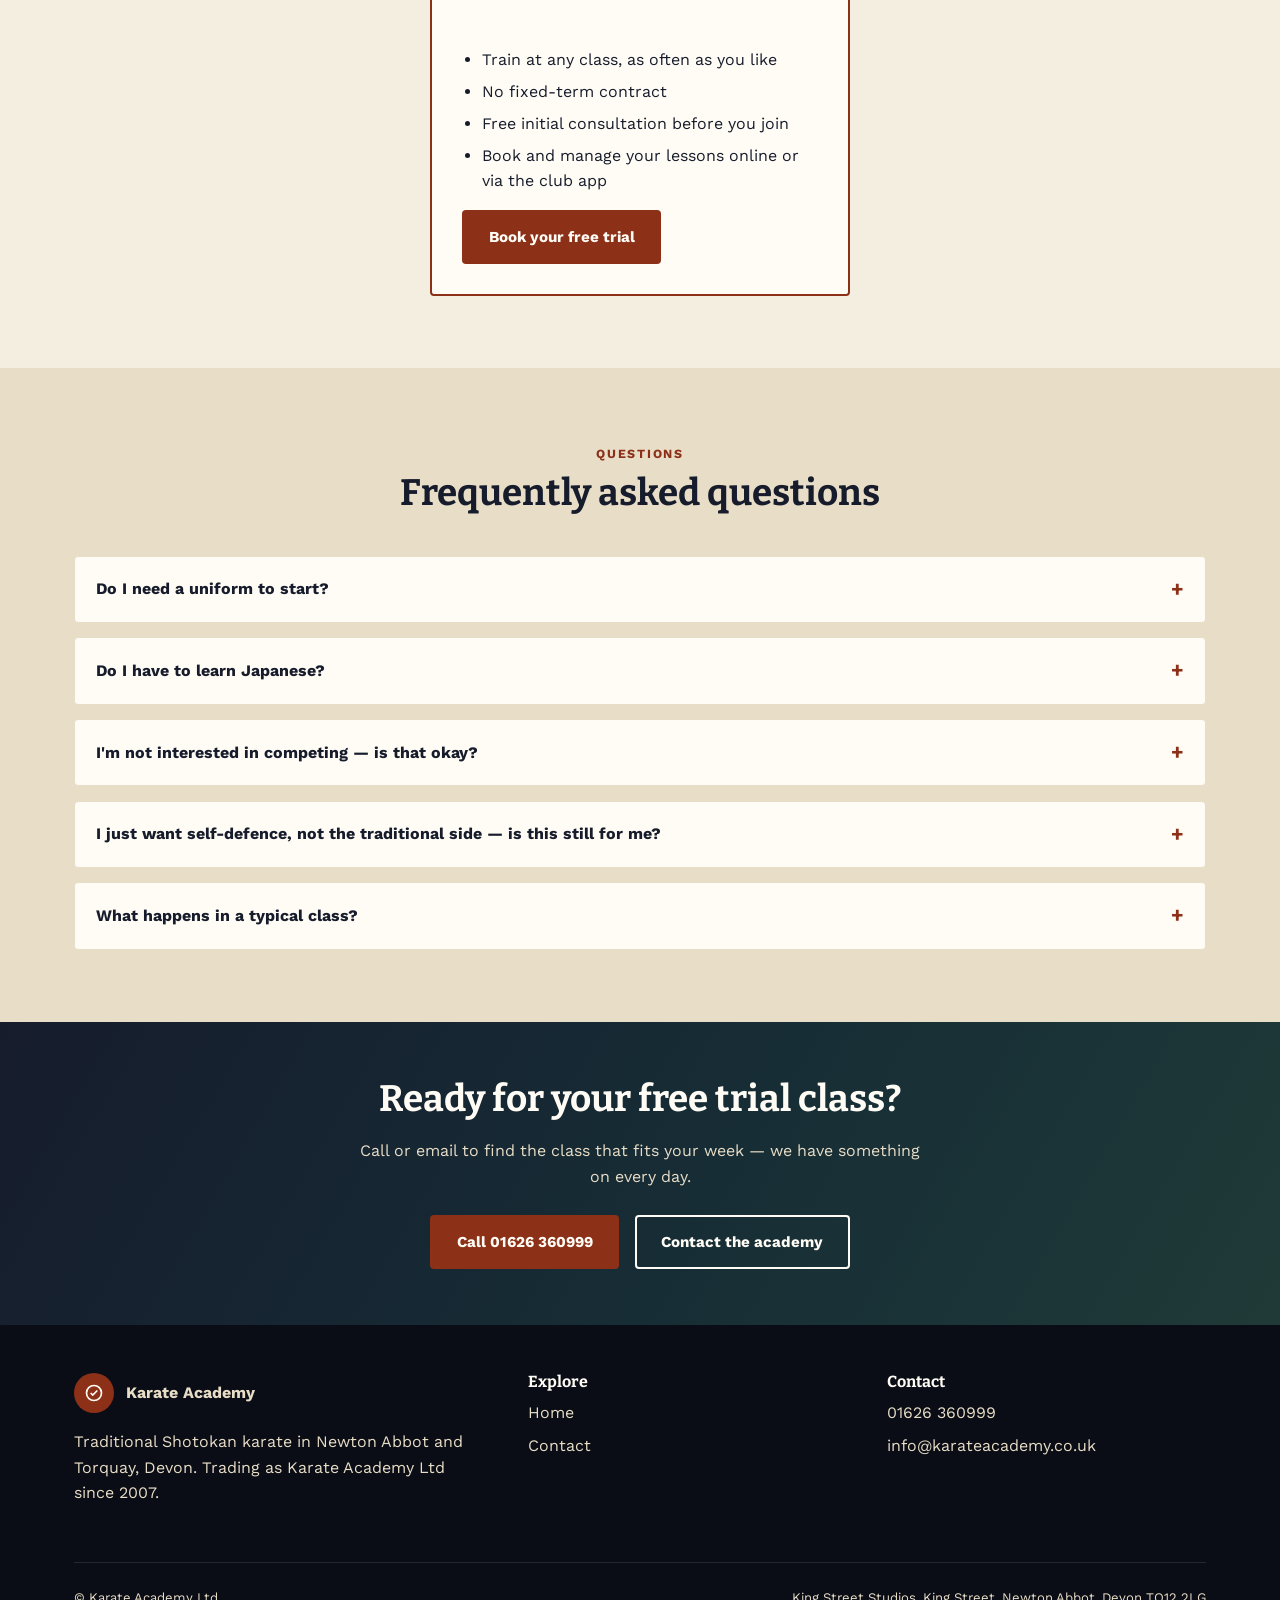
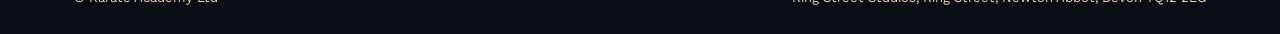
==== commit 7b73f6aa: "Fix hero contrast overlay paint order, source Shotokan claim, correct gradings qualifier - assets/cs" ====
--- a/classes.html
+++ b/classes.html
@@ -154,7 +154,7 @@
           <p class="quote">20 June 2026: Little Warriors stripe gradings at the Newton Abbot dojo, awarded by John Burke renshi and Janet Drew sensei.</p>
         </div>
         <div class="testimonial-card">
-          <p class="quote">Our black belts were represented at the English Karate Federation's 38th Annual Competition &mdash; Joe Magor took silver in kata and bronze in kumite; his brother Oscar took gold in kata.</p>
+          <p class="quote">Our black belts were represented at the English Karate Federation's 38th Annual Competition &mdash; Joe Magor took silver in kata and bronze in kumite; his brother Oscar took gold in the kata category for people with additional needs.</p>
         </div>
       </div>
     </div>
--- a/assets/css/styles.css
+++ b/assets/css/styles.css
@@ -251,6 +251,7 @@
 }
 .hero .container {
   position: relative;
+  z-index: 1;
   display: grid;
   grid-template-columns: 1.15fr 0.85fr;
   gap: 3rem;
